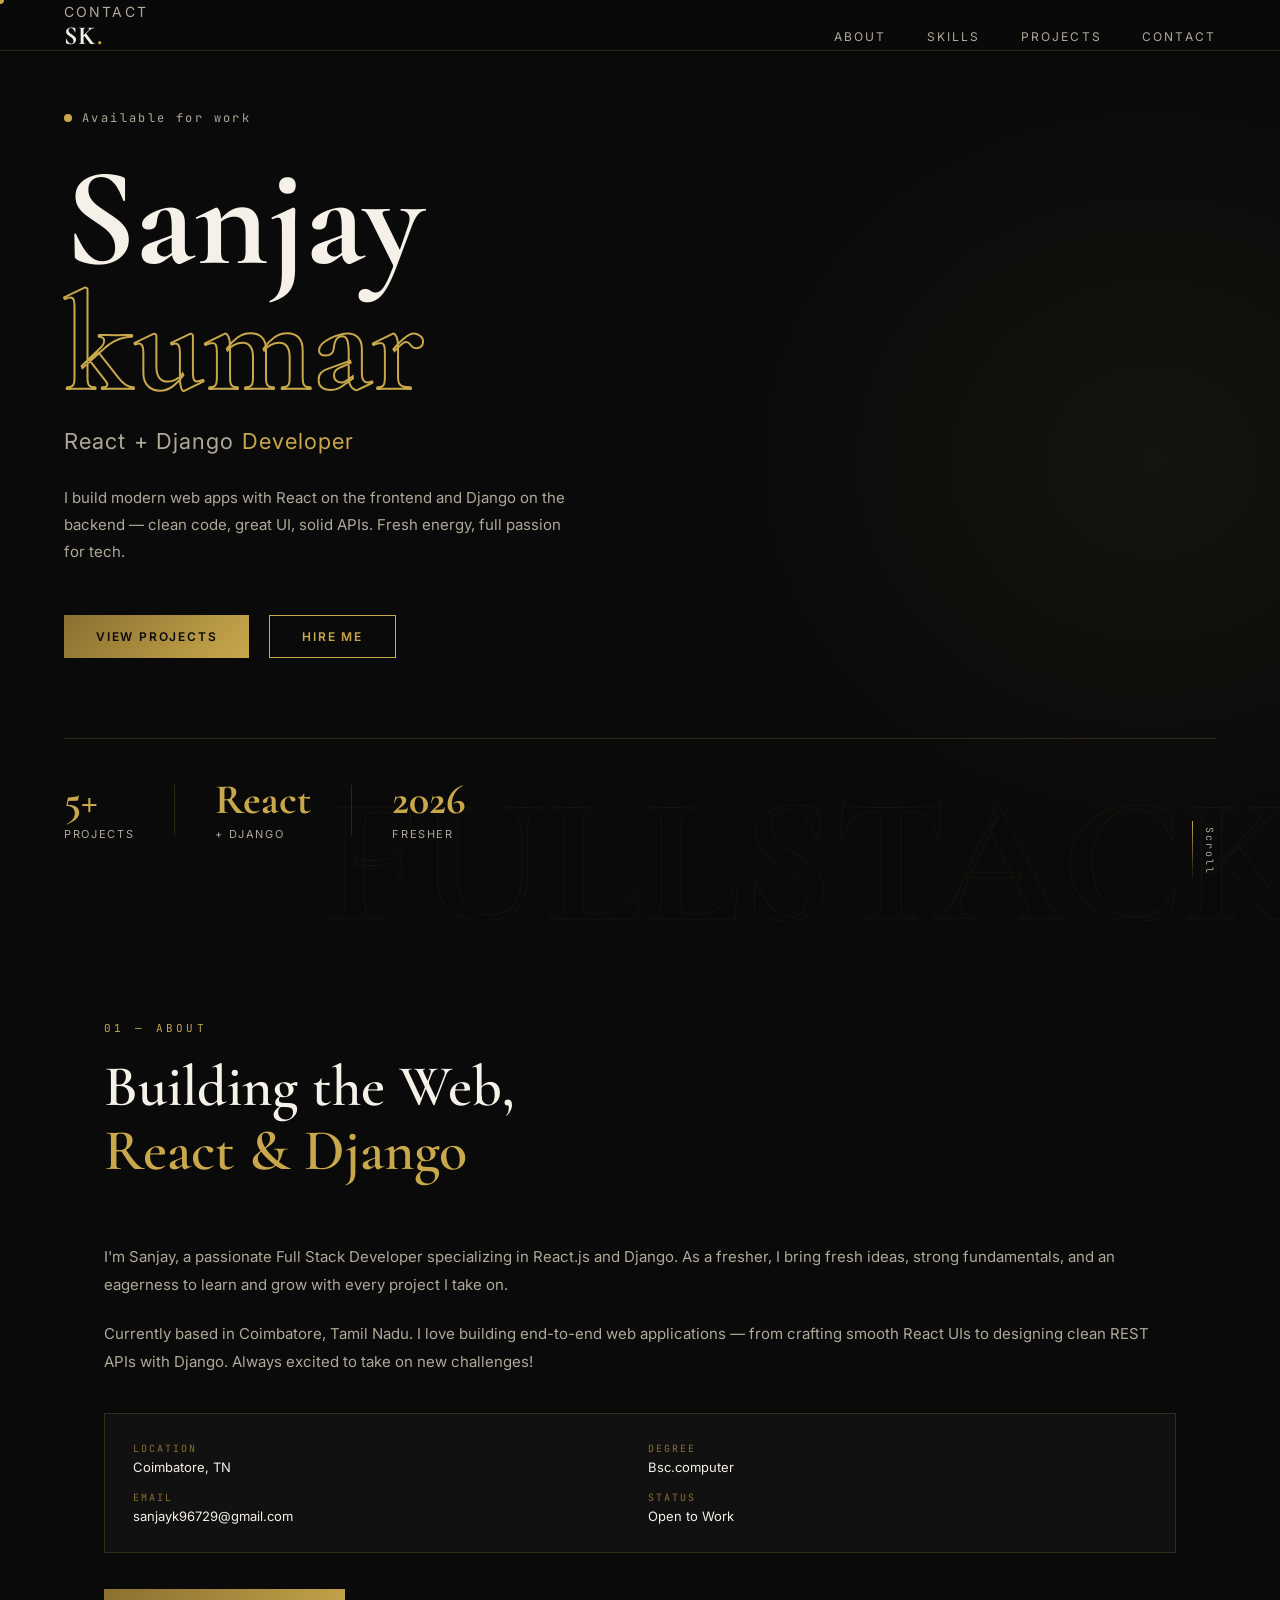
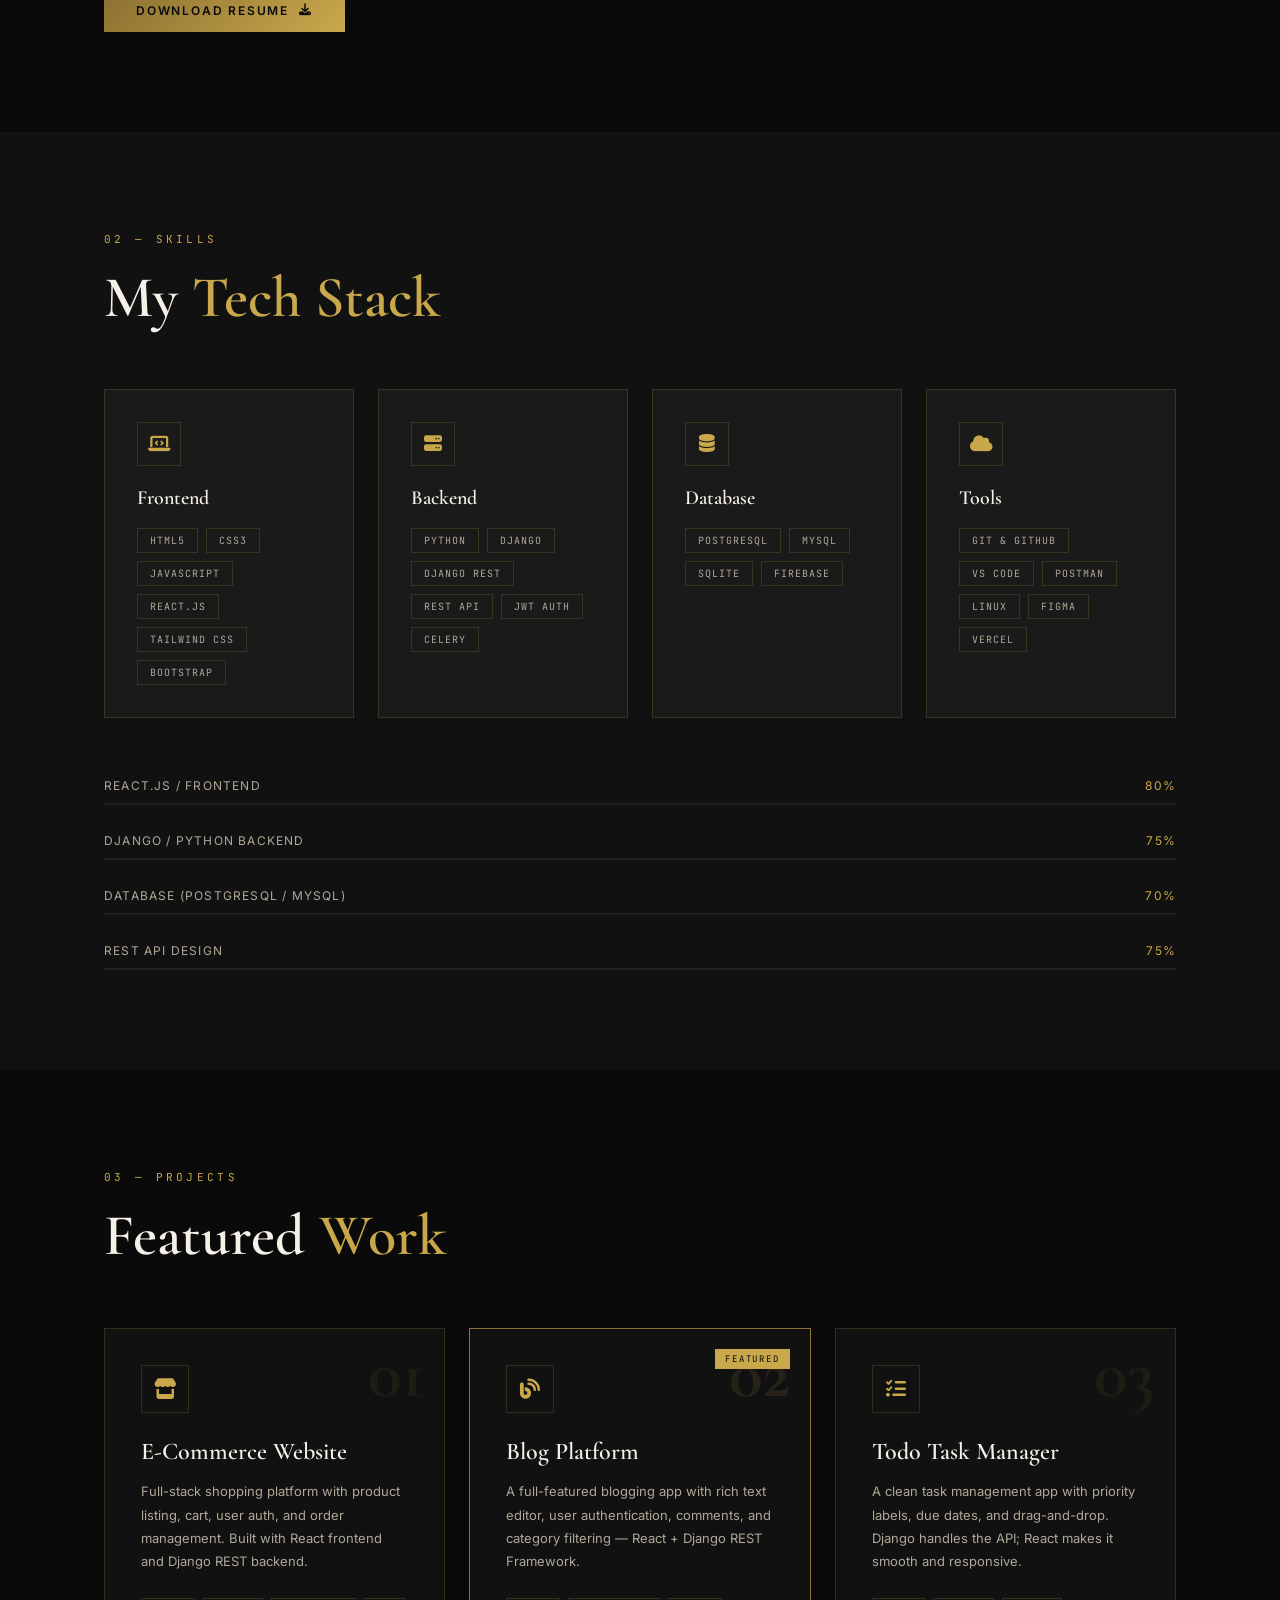
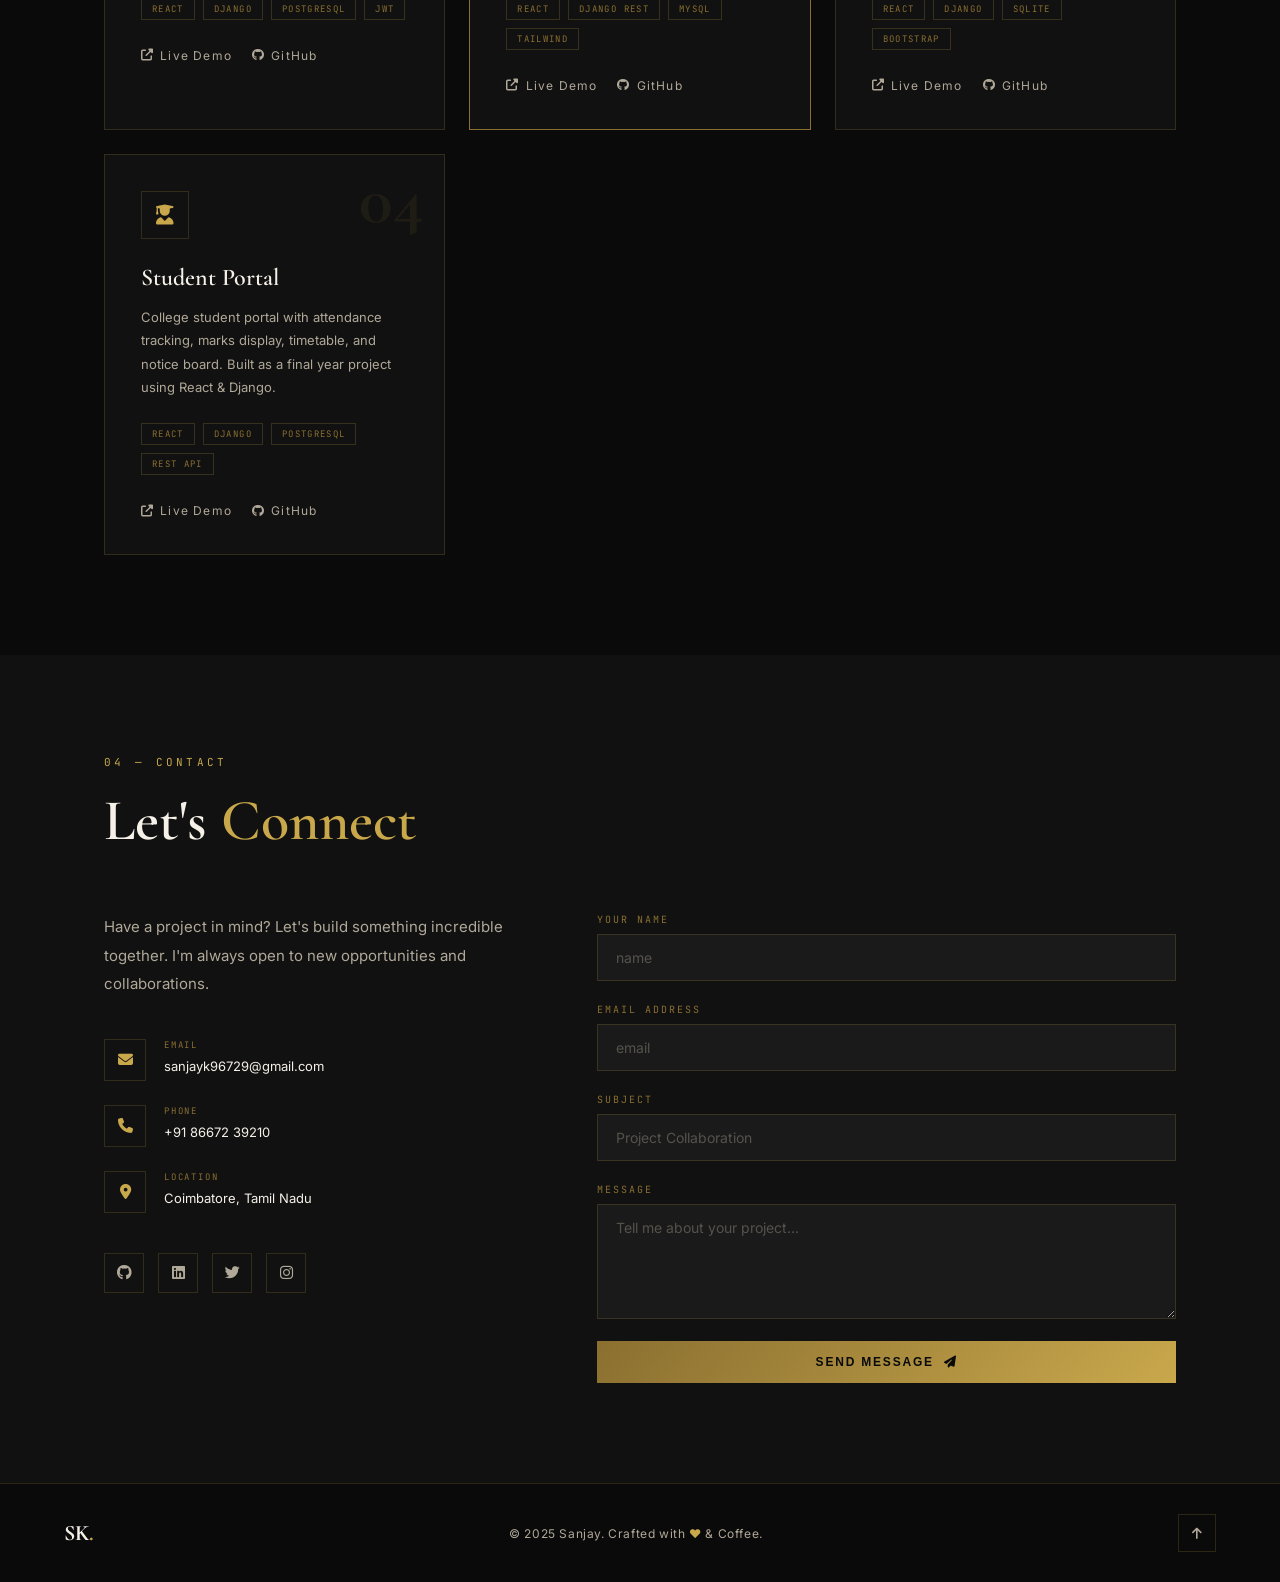
==== New folder/index (1).html @ 0428824d "first commit" ====
<!DOCTYPE html>
<html lang="en">
<head>
  <meta charset="UTF-8" />
  <meta name="viewport" content="width=device-width, initial-scale=1.0"/>
  <title>Sanjay | Full Stack Developer</title>
  <link rel="stylesheet" href="./style (1).css" />
  <link href="https://fonts.googleapis.com/css2?family=Cormorant+Garamond:wght@300;400;600;700&family=Inter:wght@300;400;500;600&family=JetBrains+Mono:wght@400;500&display=swap" rel="stylesheet"/>
  <link rel="stylesheet" href="https://cdnjs.cloudflare.com/ajax/libs/font-awesome/6.5.0/css/all.min.css"/>
</head>
<body>

  
  <!-- <div class="loader" id="loader">
    <div class="loader-inner">
      <span class="loader-text">INITIALIZING</span>
      <div class="loader-bar"><div class="loader-fill"></div></div>
    </div>
  </div> -->

  
  <div class="cursor" id="cursor"></div>
  <!-- <div class="cursor-follower" id="cursor-follower"></div> -->

  
  <nav class="nav" id="navbar">
    <div class="nav-logo">SK<span class="gold">.</span></div>
    <ul class="nav-links">
      <li><a href="#about">About</a></li>
      <li><a href="#skills">Skills</a></li>
      <li><a href="#projects">Projects</a></li>
      <li><a href="#contact">Contact</a></li>
    </ul>
    <div class="hamburger" id="hamburger">
      <span></span><span></span><span></span>
    </div>
  </nav>

  
  <div class="mobile-menu" id="mobile-menu">
    <ul>
      <li><a href="#about" class="mobile-link">About</a></li>
      <li><a href="#skills" class="mobile-link">Skills</a></li>
      <li><a href="#projects" class="mobile-link">Projects</a></li>
      <li><a href="#contact" class="mobile-link">Contact</a></li>
    </ul>
  </div>

  
  <section class="hero" id="home">
    <div class="hero-bg-text">FULLSTACK</div>
    <div class="hero-content">
      <p class="hero-eyebrow"><span class="gold-dot"></span> Available for work</p>
      <h1 class="hero-name">Sanjay<br/><span class="outlined">kumar</span></h1>
      <p class="hero-role">React + Django <span class="gold">Developer</span></p>
      <p class="hero-desc">I build modern web apps with React on the frontend and Django on the backend — clean code, great UI, solid APIs. Fresh energy, full passion for tech.</p>
      <div class="hero-actions">
        <a href="#projects" class="btn-primary">View Projects</a>
        <a href="#contact" class="btn-ghost">Hire Me</a>
      </div>
    </div>
    <div class="hero-stats">
      <div class="stat"><span class="stat-num">5+</span><span class="stat-label">Projects</span></div>
      <div class="stat-divider"></div>
      <div class="stat"><span class="stat-num">React</span><span class="stat-label">+ Django</span></div>
      <div class="stat-divider"></div>
      <div class="stat"><span class="stat-num">2026</span><span class="stat-label">Fresher</span></div>
    </div>
    <div class="scroll-indicator">
      <span>Scroll</span>
      <div class="scroll-line"></div>
    </div>
  </section>

  
  <section class="section" id="about">
    <div class="container">
      <div class="section-label">01 — ABOUT</div>
      <div class="about-grid">
        <div class="about-left">
          <!-- <div class="about-img-wrap"> -->
            <!-- <div class="about-img-placeholder">
              <i class="fas fa-user"></i>
              <span>Sanjay</span>
            </div> -->
            <!-- <div class="about-img-frame"></div> -->
          </div>
        </div>
        <div class="about-right">
          <h2 class="section-title">Building the Web,<br/><span class="gold">React & Django</span></h2>
          <p class="about-text">I'm Sanjay, a passionate Full Stack Developer specializing in React.js and Django. As a fresher, I bring fresh ideas, strong fundamentals, and an eagerness to learn and grow with every project I take on.</p>
          <p class="about-text">Currently based in Coimbatore, Tamil Nadu. I love building end-to-end web applications — from crafting smooth React UIs to designing clean REST APIs with Django. Always excited to take on new challenges!</p>
          <div class="about-meta">
            <div class="meta-item"><span class="meta-key">Location</span><span class="meta-val">Coimbatore, TN</span></div>
            <div class="meta-item"><span class="meta-key">Degree</span><span class="meta-val">Bsc.computer</span></div>
            <div class="meta-item"><span class="meta-key">Email</span><span class="meta-val">sanjayk96729@gmail.com</span></div>
            <div class="meta-item"><span class="meta-key">Status</span><span class="meta-val gold">Open to Work</span></div>
          </div>
          <a href="#" class="btn-primary">Download Resume <i class="fas fa-download"></i></a>
        </div>
      </div>
    </div>
  </section>

  
  <section class="section section-dark" id="skills">
    <div class="container">
      <div class="section-label light">02 — SKILLS</div>
      <h2 class="section-title light">My <span class="gold">Tech Stack</span></h2>
      <div class="skills-grid">

        <div class="skill-category">
          <div class="skill-cat-icon"><i class="fas fa-laptop-code"></i></div>
          <h3 class="skill-cat-title">Frontend</h3>
          <div class="skill-tags">
            <span class="skill-tag">HTML5</span>
            <span class="skill-tag">CSS3</span>
            <span class="skill-tag">JavaScript</span>
            <span class="skill-tag">React.js</span>
            <span class="skill-tag">Tailwind CSS</span>
            <span class="skill-tag">Bootstrap</span>
          </div>
        </div>

        <div class="skill-category">
          <div class="skill-cat-icon"><i class="fas fa-server"></i></div>
          <h3 class="skill-cat-title">Backend</h3>
          <div class="skill-tags">
            <span class="skill-tag">Python</span>
            <span class="skill-tag">Django</span>
            <span class="skill-tag">Django REST</span>
            <span class="skill-tag">REST API</span>
            <span class="skill-tag">JWT Auth</span>
            <span class="skill-tag">Celery</span>
          </div>
        </div>

        <div class="skill-category">
          <div class="skill-cat-icon"><i class="fas fa-database"></i></div>
          <h3 class="skill-cat-title">Database</h3>
          <div class="skill-tags">
            <span class="skill-tag">PostgreSQL</span>
            <span class="skill-tag">MySQL</span>
            <span class="skill-tag">SQLite</span>
            <span class="skill-tag">Firebase</span>
          </div>
        </div>

        <div class="skill-category">
          <div class="skill-cat-icon"><i class="fas fa-cloud"></i></div>
          <h3 class="skill-cat-title">Tools</h3>
          <div class="skill-tags">
            <span class="skill-tag">Git & GitHub</span>
            <span class="skill-tag">VS Code</span>
            <span class="skill-tag">Postman</span>
            <span class="skill-tag">Linux</span>
            <span class="skill-tag">Figma</span>
            <span class="skill-tag">Vercel</span>
          </div>
        </div>

      </div>

      
      <div class="progress-section">
        <div class="progress-item">
          <div class="progress-info"><span>React.js / Frontend</span><span class="gold">80%</span></div>
          <div class="progress-bar"><div class="progress-fill" data-width="80"></div></div>
        </div>
        <div class="progress-item">
          <div class="progress-info"><span>Django / Python Backend</span><span class="gold">75%</span></div>
          <div class="progress-bar"><div class="progress-fill" data-width="75"></div></div>
        </div>
        <div class="progress-item">
          <div class="progress-info"><span>Database (PostgreSQL / MySQL)</span><span class="gold">70%</span></div>
          <div class="progress-bar"><div class="progress-fill" data-width="70"></div></div>
        </div>
        <div class="progress-item">
          <div class="progress-info"><span>REST API Design</span><span class="gold">75%</span></div>
          <div class="progress-bar"><div class="progress-fill" data-width="75"></div></div>
        </div>
      </div>

    </div>
  </section>

  
  <section class="section" id="projects">
    <div class="container">
      <div class="section-label">03 — PROJECTS</div>
      <h2 class="section-title">Featured <span class="gold">Work</span></h2>
      <div class="projects-grid">

        <div class="project-card">
          <div class="project-number">01</div>
          <div class="project-icon"><i class="fas fa-store"></i></div>
          <h3 class="project-title">E-Commerce Website</h3>
          <p class="project-desc">Full-stack shopping platform with product listing, cart, user auth, and order management. Built with React frontend and Django REST backend.</p>
          <div class="project-stack">
            <span>React</span><span>Django</span><span>PostgreSQL</span><span>JWT</span>
          </div>
          <div class="project-links">
            <a href="#" class="project-link"><i class="fas fa-external-link-alt"></i> Live Demo</a>
            <a href="#" class="project-link"><i class="fab fa-github"></i> GitHub</a>
          </div>
        </div>

        <div class="project-card featured">
          <div class="featured-badge">Featured</div>
          <div class="project-number">02</div>
          <div class="project-icon"><i class="fas fa-blog"></i></div>
          <h3 class="project-title">Blog Platform</h3>
          <p class="project-desc">A full-featured blogging app with rich text editor, user authentication, comments, and category filtering — React + Django REST Framework.</p>
          <div class="project-stack">
            <span>React</span><span>Django REST</span><span>MySQL</span><span>Tailwind</span>
          </div>
          <div class="project-links">
            <a href="#" class="project-link"><i class="fas fa-external-link-alt"></i> Live Demo</a>
            <a href="#" class="project-link"><i class="fab fa-github"></i> GitHub</a>
          </div>
        </div>

        <div class="project-card">
          <div class="project-number">03</div>
          <div class="project-icon"><i class="fas fa-tasks"></i></div>
          <h3 class="project-title">Todo Task Manager</h3>
          <p class="project-desc">A clean task management app with priority labels, due dates, and drag-and-drop. Django handles the API; React makes it smooth and responsive.</p>
          <div class="project-stack">
            <span>React</span><span>Django</span><span>SQLite</span><span>Bootstrap</span>
          </div>
          <div class="project-links">
            <a href="#" class="project-link"><i class="fas fa-external-link-alt"></i> Live Demo</a>
            <a href="#" class="project-link"><i class="fab fa-github"></i> GitHub</a>
          </div>
        </div>

        <div class="project-card">
          <div class="project-number">04</div>
          <div class="project-icon"><i class="fas fa-user-graduate"></i></div>
          <h3 class="project-title">Student Portal</h3>
          <p class="project-desc">College student portal with attendance tracking, marks display, timetable, and notice board. Built as a final year project using React & Django.</p>
          <div class="project-stack">
            <span>React</span><span>Django</span><span>PostgreSQL</span><span>REST API</span>
          </div>
          <div class="project-links">
            <a href="#" class="project-link"><i class="fas fa-external-link-alt"></i> Live Demo</a>
            <a href="#" class="project-link"><i class="fab fa-github"></i> GitHub</a>
          </div>
        </div>

      </div>
    </div>
  </section>

  
  <section class="section section-dark" id="contact">
    <div class="container">
      <div class="section-label light">04 — CONTACT</div>
      <h2 class="section-title light">Let's <span class="gold">Connect</span></h2>
      <div class="contact-grid">
        <div class="contact-left">
          <p class="contact-intro">Have a project in mind? Let's build something incredible together. I'm always open to new opportunities and collaborations.</p>
          <div class="contact-items">
            <div class="contact-item">
              <div class="contact-icon"><i class="fas fa-envelope"></i></div>
              <div><span class="contact-label">Email</span><span class="contact-val">sanjayk96729@gmail.com</span></div>
            </div>
            <div class="contact-item">
              <div class="contact-icon"><i class="fas fa-phone"></i></div>
              <div><span class="contact-label">Phone</span><span class="contact-val">+91 86672 39210</span></div>
            </div>
            <div class="contact-item">
              <div class="contact-icon"><i class="fas fa-map-marker-alt"></i></div>
              <div><span class="contact-label">Location</span><span class="contact-val">Coimbatore, Tamil Nadu</span></div>
            </div>
          </div>
          <div class="social-links">
            <a href="#" class="social-btn"><i class="fab fa-github"></i></a>
            <a href="#" class="social-btn"><i class="fab fa-linkedin"></i></a>
            <a href="#" class="social-btn"><i class="fab fa-twitter"></i></a>
            <a href="#" class="social-btn"><i class="fab fa-instagram"></i></a>
          </div>
        </div>
        <div class="contact-right">
          <div class="contact-form">
            <div class="form-group">
              <label>Your Name</label>
              <input type="text" placeholder="name" />
            </div>
            <div class="form-group">
              <label>Email Address</label>
              <input type="email" placeholder="email" />
            </div>
              <div class="form-group">
              <label>Subject</label>
              <input type="text" placeholder="Project Collaboration" />
            </div>
            <div class="form-group">
              <label>Message</label>
              <textarea placeholder="Tell me about your project..." rows="5"></textarea>
            </div>
            <button class="btn-primary full-width">Send Message <i class="fas fa-paper-plane"></i></button>
          </div>
        </div>
      </div>
    </div>
  </section>

  
  <footer class="footer">
    <div class="footer-inner">
      <span class="footer-logo">SK<span class="gold">.</span></span>
      <span class="footer-copy">© 2025 Sanjay. Crafted with <span class="gold">♥</span> & Coffee.</span>
      <a href="#home" class="back-top"><i class="fas fa-arrow-up"></i></a>
    </div>
  </footer>

  <script src="./script (1).js"></script>
</body>
</html>
---- New folder/style (1).css ----
*, *::before, *::after { margin: 0; padding: 0; box-sizing: border-box; }

:root {
  --black:      #0a0a0a;
  --black-2:    #111111;
  --black-3:    #1a1a1a;
  --gold:       #c9a84c;
  --gold-light: #e2c97e;
  --gold-dim:   #8a6f30;
  --white:      #f5f0e8;
  --white-dim:  #b0a898;
  --border:     rgba(201,168,76,0.18);
  --font-display: 'Cormorant Garamond', serif;
  --font-body:    'Inter', sans-serif;
  --font-mono:    'JetBrains Mono', monospace;
  --nav-h:      70px;
  --transition:  0.35s cubic-bezier(0.4,0,0.2,1);
}
      
html { scroll-behavior: smooth; }

body {
  font-family: var(--font-body);
  background: var(--black);
  color: var(--white);
  overflow-x: hidden;
  cursor: none;
}

a { text-decoration: none; color: inherit; }
ul { list-style: none; }

/* ---------- SCROLLBAR ---------- */
::-webkit-scrollbar { width: 4px; }
::-webkit-scrollbar-track { background: var(--black); }
::-webkit-scrollbar-thumb { background: var(--gold); border-radius: 2px; }

/* ---------- CUSTOM CURSOR ---------- */
.cursor {
  width: 8px; height: 8px;
  background: var(--gold);
  border-radius: 50%;
  position: fixed; top: 0; left: 0;
  pointer-events: none; z-index: 9999;
  transform: translate(-50%, -50%);
  transition: transform 0.1s;
}
.cursor-follower {
  width: 32px; height: 32px;
  border: 1px solid var(--gold);
  border-radius: 50%;
  position: fixed; top: 0; left: 0;
  pointer-events: none; z-index: 9998;
  transform: translate(-50%, -50%);
  transition: all 0.18s ease;
  opacity: 0.6;
}


.loader {
  position: fixed; inset: 0;
  background: var(--black);
  z-index: 10000;
  display: flex; align-items: center; justify-content: center;
  transition: opacity 0.6s ease, visibility 0.6s ease;
}
.loader.hidden { opacity: 0; visibility: hidden; }
.loader-inner { text-align: center; }
.loader-text {
  font-family: var(--font-mono);
  font-size: 11px;
  letter-spacing: 0.4em;
  color: var(--gold);
  display: block;
  margin-bottom: 20px;
}
.loader-bar {
  width: 200px; height: 1px;
  background: rgba(255,255,255,0.1);
  overflow: hidden;
}
.loader-fill {
  height: 100%;
  width: 0%;
  background: linear-gradient(90deg, var(--gold-dim), var(--gold-light));
  animation: loading 1.8s ease forwards;
}
@keyframes loading { to { width: 100%; } }


.nav {
  position: fixed; top: 0; left: 0; right: 0;
  height: var(--nav-h);
  display: flex; align-items: center; justify-content: space-between;
  padding: 0 5%;
  z-index: 1000;
  transition: background var(--transition), border-bottom var(--transition);
}
.nav.scrolled {
  background: rgba(10,10,10,0.96);
  border-bottom: 1px solid var(--border);
  backdrop-filter: blur(12px);
}
.nav-logo {
  font-family: var(--font-display);
  font-size: 26px;
  font-weight: 700;
  letter-spacing: 0.05em;
}
.nav-links {
  display: flex; gap: 40px;
}
.nav-links a {
  font-size: 12px;
  letter-spacing: 0.18em;
  text-transform: uppercase;
  color: var(--white-dim);
  transition: color var(--transition);
  position: relative;
}
.nav-links a::after {
  content: '';
  position: absolute; bottom: -4px; left: 0;
  width: 0; height: 1px;
  background: var(--gold);
  transition: width var(--transition);
}
.nav-links a:hover { color: var(--gold); }
.nav-links a:hover::after { width: 100%; }

.hamburger { display: none; flex-direction: column; gap: 5px; cursor: pointer; }
.hamburger span {
  display: block; width: 24px; height: 1px;
  background: var(--white);
  transition: all var(--transition);
}
.hamburger.active span:nth-child(1) { transform: translateY(6px) rotate(45deg); }
.hamburger.active span:nth-child(2) { opacity: 0; }
.hamburger.active span:nth-child(3) { transform: translateY(-6px) rotate(-45deg); }


.mobile-menu {
  position: fixed; top: var(--nav-h); left: 0; right: 0;
  background: rgba(10,10,10,0.98);
  border-bottom: 1px solid var(--border);
  padding: 30px 5%;
  z-index: 999;
  transform: translateY(-110%);
  transition: transform var(--transition);
}
.mobile-menu.open { transform: translateY(0); }
.mobile-menu ul { display: flex; flex-direction: column; gap: 20px; }
.mobile-link {
  font-size: 14px; letter-spacing: 0.15em;
  text-transform: uppercase; color: var(--white-dim);
  display: block;
}
.mobile-link:hover { color: var(--gold); }


.gold { color: var(--gold); }
.gold-dot {
  display: inline-block;
  width: 8px; height: 8px;
  background: var(--gold);
  border-radius: 50%;
  margin-right: 10px;
  animation: pulse 2s infinite;
}
@keyframes pulse {
  0%,100% { box-shadow: 0 0 0 0 rgba(201,168,76,0.5); }
  50% { box-shadow: 0 0 0 8px rgba(201,168,76,0); }
}
.outlined {
  -webkit-text-stroke: 2px var(--gold);
  color: transparent;
}

.container { max-width: 1200px; margin: 0 auto; padding: 0 5%; }
.section { padding: 100px 0; }
.section-dark { background: var(--black-2); }

.section-label {
  font-family: var(--font-mono);
  font-size: 11px;
  letter-spacing: 0.3em;
  color: var(--gold);
  margin-bottom: 20px;
  text-transform: uppercase;
}
.section-label.light { color: var(--gold); }

.section-title {
  font-family: var(--font-display);
  font-size: clamp(36px, 5vw, 58px);
  font-weight: 600;
  line-height: 1.1;
  margin-bottom: 60px;
}
.section-title.light { color: var(--white); }


.btn-primary {
  display: inline-flex; align-items: center; gap: 10px;
  padding: 14px 32px;
  background: linear-gradient(135deg, var(--gold-dim), var(--gold));
  color: var(--black);
  font-size: 12px;
  font-weight: 600;
  letter-spacing: 0.15em;
  text-transform: uppercase;
  border: none; cursor: pointer;
  transition: all var(--transition);
  position: relative; overflow: hidden;
}
.btn-primary::before {
  content: '';
  position: absolute; inset: 0;
  background: linear-gradient(135deg, var(--gold), var(--gold-light));
  opacity: 0;
  transition: opacity var(--transition);
}
.btn-primary:hover { transform: translateY(-2px); box-shadow: 0 10px 30px rgba(201,168,76,0.3); }
.btn-primary:hover::before { opacity: 1; }
.btn-primary span, .btn-primary i { position: relative; z-index: 1; }

.btn-ghost {
  display: inline-flex; align-items: center; gap: 10px;
  padding: 13px 32px;
  border: 1px solid var(--gold);
  color: var(--gold);
  font-size: 12px;
  font-weight: 600;
  letter-spacing: 0.15em;
  text-transform: uppercase;
  background: transparent;
  cursor: pointer;
  transition: all var(--transition);
}
.btn-ghost:hover { background: var(--gold); color: var(--black); }
.full-width { width: 100%; justify-content: center; }


.hero {
  min-height: 100vh;
  display: flex; flex-direction: column;
  justify-content: center;
  padding: calc(var(--nav-h) + 40px) 5% 80px;
  position: relative; overflow: hidden;
}
.hero::before {
  content: '';
  position: absolute; top: 0; right: 0;
  width: 50%; height: 100%;
  background: radial-gradient(ellipse at 80% 50%, rgba(201,168,76,0.06) 0%, transparent 60%);
  pointer-events: none;
}
.hero-bg-text {
  position: absolute;
  bottom: -30px; right: -20px;
  font-family: var(--font-display);
  font-size: clamp(80px, 14vw, 180px);
  font-weight: 700;
  -webkit-text-stroke: 1px rgba(201,168,76,0.06);
  color: transparent;
  line-height: 1;
  pointer-events: none;
  user-select: none;
  white-space: nowrap;
}
.hero-eyebrow {
  display: flex; align-items: center;
  font-family: var(--font-mono);
  font-size: 12px;
  letter-spacing: 0.2em;
  color: var(--white-dim);
  margin-bottom: 30px;
  opacity: 0; animation: fadeUp 0.8s 0.2s ease forwards;
}
.hero-name {
  font-family: var(--font-display);
  font-size: clamp(60px, 12vw, 140px);
  font-weight: 700;
  line-height: 0.9;
  margin-bottom: 20px;
  opacity: 0; animation: fadeUp 0.8s 0.4s ease forwards;
}
.hero-role {
  font-size: clamp(16px, 2.5vw, 22px);
  letter-spacing: 0.05em;
  color: var(--white-dim);
  margin-bottom: 30px;
  opacity: 0; animation: fadeUp 0.8s 0.6s ease forwards;
}
.hero-desc {
  max-width: 520px;
  font-size: 15px;
  line-height: 1.8;
  color: var(--white-dim);
  margin-bottom: 50px;
  opacity: 0; animation: fadeUp 0.8s 0.8s ease forwards;
}
.hero-actions {
  display: flex; gap: 20px; flex-wrap: wrap;
  opacity: 0; animation: fadeUp 0.8s 1s ease forwards;
}
.hero-stats {
  display: flex; align-items: center; gap: 40px;
  margin-top: 80px;
  padding-top: 40px;
  border-top: 1px solid var(--border);
  opacity: 0; animation: fadeUp 0.8s 1.2s ease forwards;
}
.stat { display: flex; flex-direction: column; }
.stat-num {
  font-family: var(--font-display);
  font-size: 42px;
  font-weight: 700;
  color: var(--gold);
  line-height: 1;
}
.stat-label {
  font-size: 11px;
  letter-spacing: 0.15em;
  color: var(--white-dim);
  text-transform: uppercase;
  margin-top: 6px;
}
.stat-divider { width: 1px; height: 50px; background: var(--border); }
.scroll-indicator {
  position: absolute; bottom: 40px; right: 5%;
  display: flex; flex-direction: column; align-items: center; gap: 10px;
  font-family: var(--font-mono); font-size: 10px;
  letter-spacing: 0.2em; color: var(--white-dim);
  writing-mode: vertical-rl;
}
.scroll-line {
  width: 1px; height: 60px;
  background: linear-gradient(to bottom, var(--gold), transparent);
  animation: scrollAnim 2s infinite;
}
@keyframes scrollAnim {
  0% { transform: scaleY(0); transform-origin: top; }
  50% { transform: scaleY(1); transform-origin: top; }
  51% { transform: scaleY(1); transform-origin: bottom; }
  100% { transform: scaleY(0); transform-origin: bottom; }
}
@keyframes fadeUp {
  from { opacity: 0; transform: translateY(30px); }
  to   { opacity: 1; transform: translateY(0); }
}


.about-grid {
  display: grid; grid-template-columns: 1fr 1.5fr; gap: 80px;
  align-items: center;
}
.about-img-wrap { position: relative; }
.about-img-placeholder {
  width: 100%; aspect-ratio: 3/4;
  background: var(--black-3);
  border: 1px solid var(--border);
  display: flex; flex-direction: column;
  align-items: center; justify-content: center; gap: 15px;
  color: var(--white-dim);
}
.about-img-placeholder i { font-size: 60px; color: var(--gold-dim); }
.about-img-placeholder span {
  font-family: var(--font-mono); font-size: 10px;
  letter-spacing: 0.2em; text-transform: uppercase;
}
.about-img-frame {
  position: absolute; bottom: -15px; right: -15px;
  width: 100%; height: 100%;
  border: 1px solid var(--gold-dim);
  pointer-events: none;
}
.about-text {
  font-size: 15px; line-height: 1.9;
  color: var(--white-dim);
  margin-bottom: 20px;
}
.about-meta {
  display: grid; grid-template-columns: 1fr 1fr; gap: 16px;
  margin: 36px 0;
  padding: 28px;
  background: var(--black-2);
  border: 1px solid var(--border);
}
.meta-item { display: flex; flex-direction: column; gap: 4px; }
.meta-key {
  font-family: var(--font-mono); font-size: 10px;
  letter-spacing: 0.2em; color: var(--gold-dim);
  text-transform: uppercase;
}
.meta-val { font-size: 13px; color: var(--white); }


.skills-grid {
  display: grid; grid-template-columns: repeat(auto-fit, minmax(240px, 1fr));
  gap: 24px; margin-bottom: 60px;
}
.skill-category {
  padding: 32px;
  border: 1px solid var(--border);
  background: var(--black-3);
  transition: all var(--transition);
  position: relative; overflow: hidden;
}
.skill-category::before {
  content: '';
  position: absolute; bottom: 0; left: 0; right: 0;
  height: 2px;
  background: linear-gradient(90deg, transparent, var(--gold), transparent);
  opacity: 0; transition: opacity var(--transition);
}
.skill-category:hover { border-color: var(--gold-dim); transform: translateY(-4px); }
.skill-category:hover::before { opacity: 1; }
.skill-cat-icon {
  width: 44px; height: 44px;
  border: 1px solid var(--border);
  display: flex; align-items: center; justify-content: center;
  margin-bottom: 20px;
  color: var(--gold); font-size: 18px;
}
.skill-cat-title {
  font-family: var(--font-display);
  font-size: 20px; font-weight: 600;
  color: var(--white);
  margin-bottom: 18px;
}
.skill-tags { display: flex; flex-wrap: wrap; gap: 8px; }
.skill-tag {
  font-family: var(--font-mono); font-size: 10px;
  letter-spacing: 0.1em; text-transform: uppercase;
  padding: 5px 12px;
  border: 1px solid var(--border);
  color: var(--white-dim);
  transition: all var(--transition);
}
.skill-tag:hover { border-color: var(--gold); color: var(--gold); }

.progress-section { display: flex; flex-direction: column; gap: 28px; }
.progress-item {}
.progress-info {
  display: flex; justify-content: space-between;
  font-size: 12px; letter-spacing: 0.1em;
  color: var(--white-dim);
  margin-bottom: 10px;
  text-transform: uppercase;
}
.progress-bar {
  height: 2px; background: rgba(255,255,255,0.06); overflow: hidden;
}
.progress-fill {
  height: 100%; width: 0%;
  background: linear-gradient(90deg, var(--gold-dim), var(--gold-light));
  transition: width 1.2s cubic-bezier(0.4,0,0.2,1);
}


.projects-grid {
  display: grid; grid-template-columns: repeat(auto-fit, minmax(280px, 1fr));
  gap: 24px;
}
.project-card {
  padding: 36px; border: 1px solid var(--border);
  background: var(--black-2);
  position: relative; overflow: hidden;
  transition: all var(--transition);
}
.project-card::after {
  content: '';
  position: absolute; top: 0; left: 0; right: 0;
  height: 1px;
  background: linear-gradient(90deg, transparent, var(--gold), transparent);
  opacity: 0; transition: opacity var(--transition);
}
.project-card:hover { border-color: var(--gold-dim); transform: translateY(-6px); box-shadow: 0 20px 50px rgba(0,0,0,0.4); }
.project-card:hover::after { opacity: 1; }
.project-card.featured { border-color: var(--gold-dim); }
.featured-badge {
  position: absolute; top: 20px; right: 20px;
  font-family: var(--font-mono); font-size: 9px;
  letter-spacing: 0.2em; text-transform: uppercase;
  color: var(--black);
  background: var(--gold);
  padding: 4px 10px;
}
.project-number {
  font-family: var(--font-display); font-size: 70px;
  font-weight: 700; line-height: 1;
  color: rgba(201,168,76,0.08);
  position: absolute; top: 10px; right: 20px;
}
.project-card.featured .project-number { color: rgba(201,168,76,0.12); }
.project-icon {
  width: 48px; height: 48px;
  border: 1px solid var(--border);
  display: flex; align-items: center; justify-content: center;
  font-size: 20px; color: var(--gold);
  margin-bottom: 24px;
}
.project-title {
  font-family: var(--font-display);
  font-size: 24px; font-weight: 600;
  color: var(--white);
  margin-bottom: 14px;
}
.project-desc {
  font-size: 13px; line-height: 1.8;
  color: var(--white-dim);
  margin-bottom: 24px;
}
.project-stack {
  display: flex; flex-wrap: wrap; gap: 8px;
  margin-bottom: 28px;
}
.project-stack span {
  font-family: var(--font-mono); font-size: 9px;
  letter-spacing: 0.15em; text-transform: uppercase;
  color: var(--gold-dim);
  border: 1px solid rgba(201,168,76,0.2);
  padding: 4px 10px;
}
.project-links { display: flex; gap: 20px; }
.project-link {
  font-size: 12px; letter-spacing: 0.1em;
  color: var(--white-dim);
  display: flex; align-items: center; gap: 6px;
  transition: color var(--transition);
}
.project-link:hover { color: var(--gold); }


.contact-grid {
  display: grid; grid-template-columns: 1fr 1.4fr; gap: 80px;
  align-items: start;
}
.contact-intro {
  font-size: 15px; line-height: 1.9;
  color: var(--white-dim);
  margin-bottom: 40px;
}
.contact-items { display: flex; flex-direction: column; gap: 24px; margin-bottom: 40px; }
.contact-item {
  display: flex; align-items: flex-start; gap: 18px;
}
.contact-icon {
  width: 42px; height: 42px;
  border: 1px solid var(--border);
  display: flex; align-items: center; justify-content: center;
  color: var(--gold); font-size: 15px;
  flex-shrink: 0;
}
.contact-label {
  display: block;
  font-family: var(--font-mono); font-size: 9px;
  letter-spacing: 0.2em; text-transform: uppercase;
  color: var(--gold-dim);
  margin-bottom: 4px;
}
.contact-val { font-size: 13px; color: var(--white); }
.social-links { display: flex; gap: 14px; }
.social-btn {
  width: 40px; height: 40px;
  border: 1px solid var(--border);
  display: flex; align-items: center; justify-content: center;
  color: var(--white-dim); font-size: 15px;
  transition: all var(--transition);
}
.social-btn:hover { border-color: var(--gold); color: var(--gold); background: rgba(201,168,76,0.05); }

.contact-form { display: flex; flex-direction: column; gap: 22px; }
.form-group { display: flex; flex-direction: column; gap: 8px; }
.form-group label {
  font-family: var(--font-mono); font-size: 10px;
  letter-spacing: 0.2em; text-transform: uppercase;
  color: var(--gold-dim);
}
.form-group input,
.form-group textarea {
  background: var(--black-3);
  border: 1px solid var(--border);
  color: var(--white);
  font-family: var(--font-body);
  font-size: 14px;
  padding: 14px 18px;
  outline: none;
  transition: border-color var(--transition);
  resize: vertical;
}
.form-group input:focus,
.form-group textarea:focus { border-color: var(--gold-dim); }
.form-group input::placeholder,
.form-group textarea::placeholder { color: rgba(176,168,152,0.4); }


.footer {
  background: var(--black);
  border-top: 1px solid var(--border);
  padding: 30px 5%;
}
.footer-inner {
  display: flex; align-items: center; justify-content: space-between;
  flex-wrap: wrap; gap: 20px;
}
.footer-logo {
  font-family: var(--font-display);
  font-size: 22px; font-weight: 700;
}
.footer-copy {
  font-size: 12px; color: var(--white-dim);
  letter-spacing: 0.05em;
}
.back-top {
  width: 38px; height: 38px;
  border: 1px solid var(--border);
  display: flex; align-items: center; justify-content: center;
  color: var(--white-dim); font-size: 13px;
  transition: all var(--transition);
}
.back-top:hover { border-color: var(--gold); color: var(--gold); }


.reveal {
  opacity: 0; transform: translateY(40px);
  transition: opacity 0.8s ease, transform 0.8s ease;
}
.reveal.visible { opacity: 1; transform: translateY(0); }


@media (max-width: 900px) {
  .nav-links { display: none; }
  .hamburger { display: flex; }
  .about-grid { grid-template-columns: 1fr; }
  .about-left { max-width: 300px; margin: 0 auto; }
  .contact-grid { grid-template-columns: 1fr; gap: 50px; }
  .hero-stats { flex-wrap: wrap; gap: 24px; }
  .stat-divider { display: none; }
}
@media (max-width: 600px) {
  .hero-actions { flex-direction: column; }
  .btn-primary, .btn-ghost { text-align: center; justify-content: center; }
  .about-meta { grid-template-columns: 1fr; }
  .scroll-indicator { display: none; }
}


@media (prefers-reduced-motion: reduce) {
  *, *::before, *::after { animation: none !important; transition: none !important; }
}
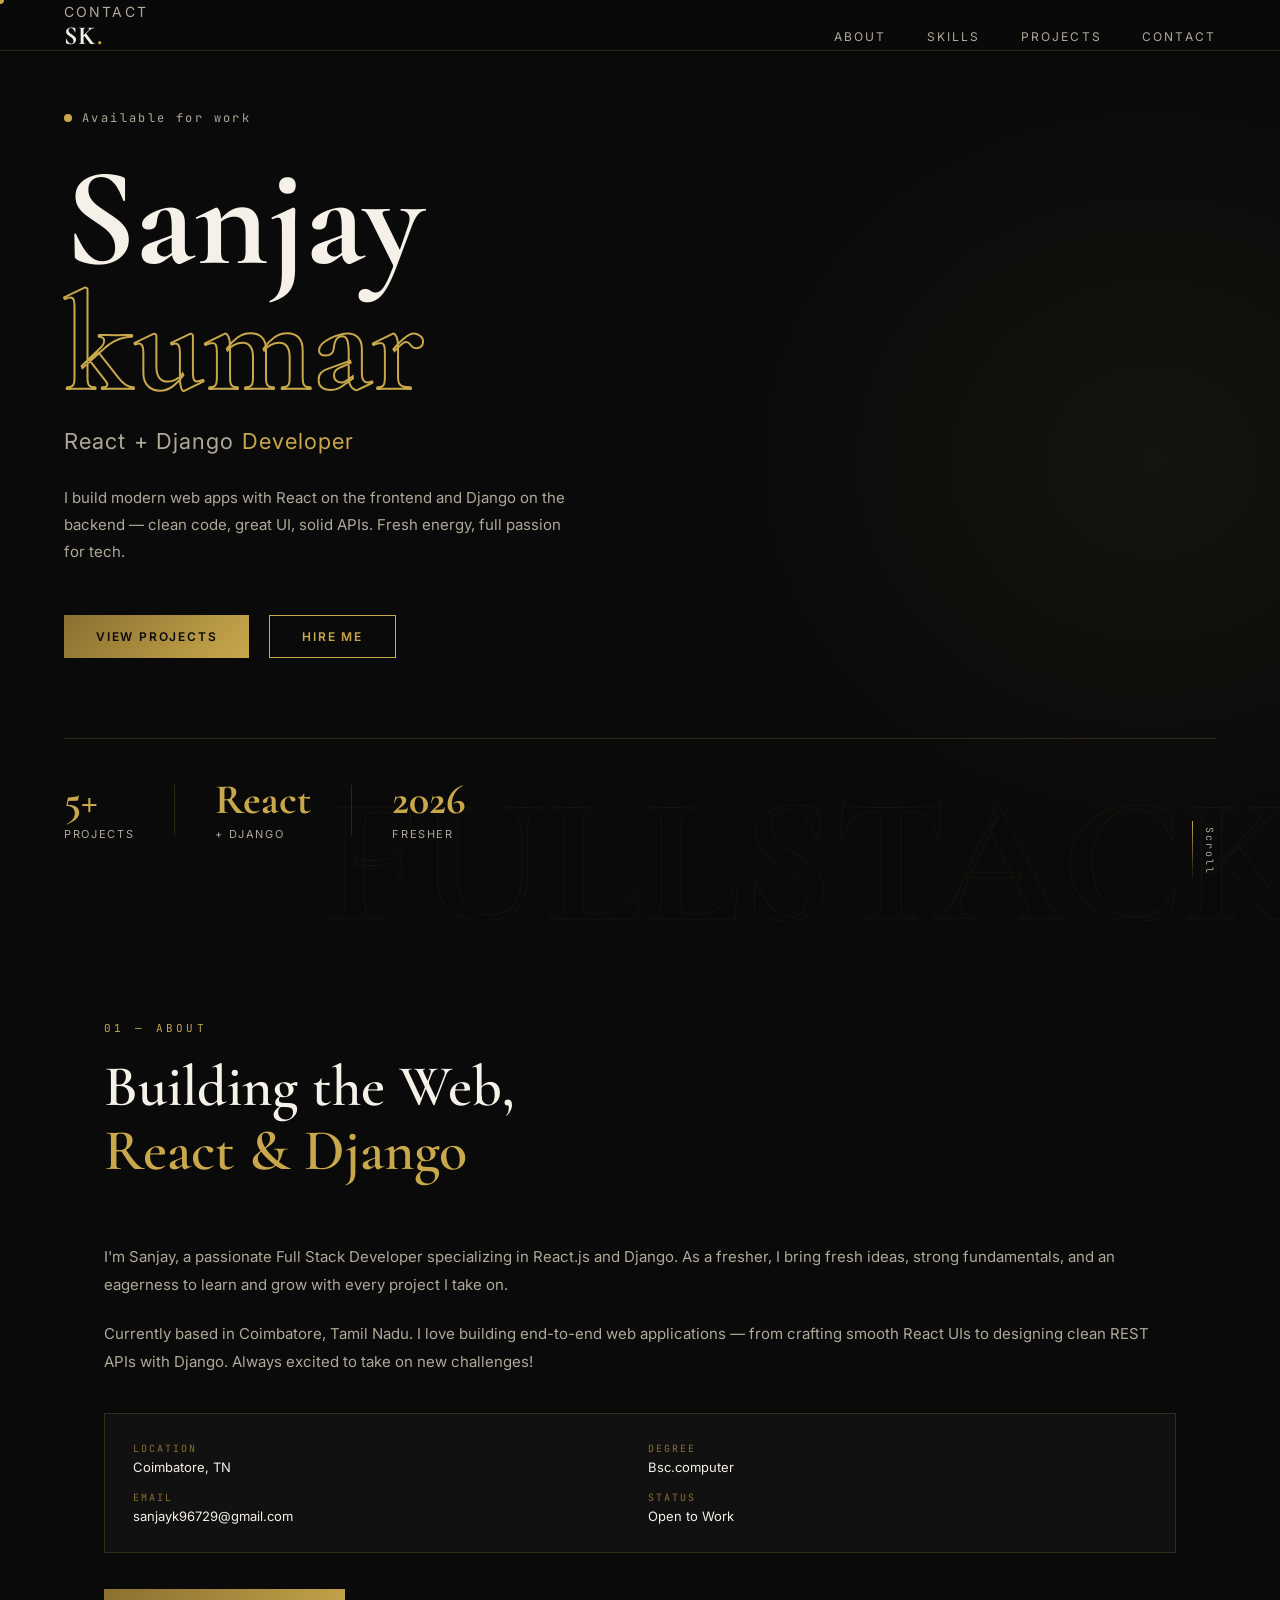
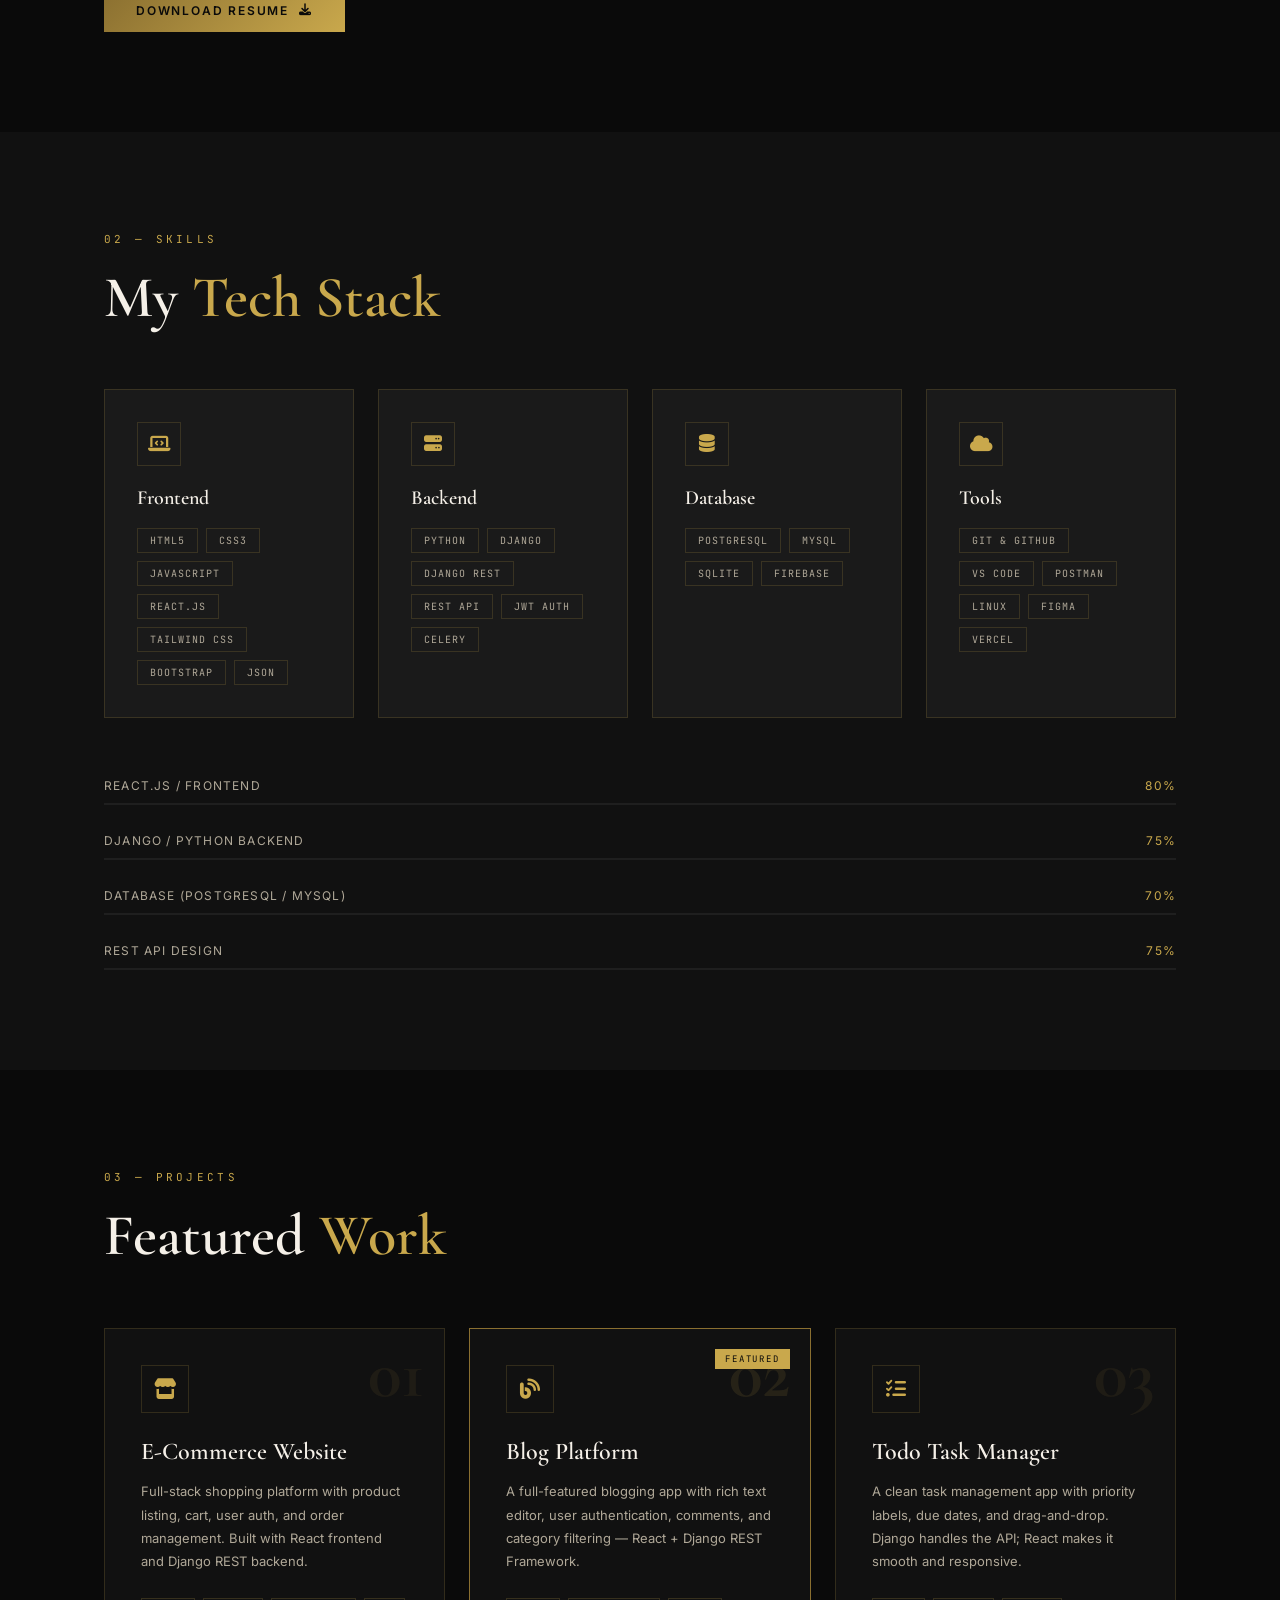
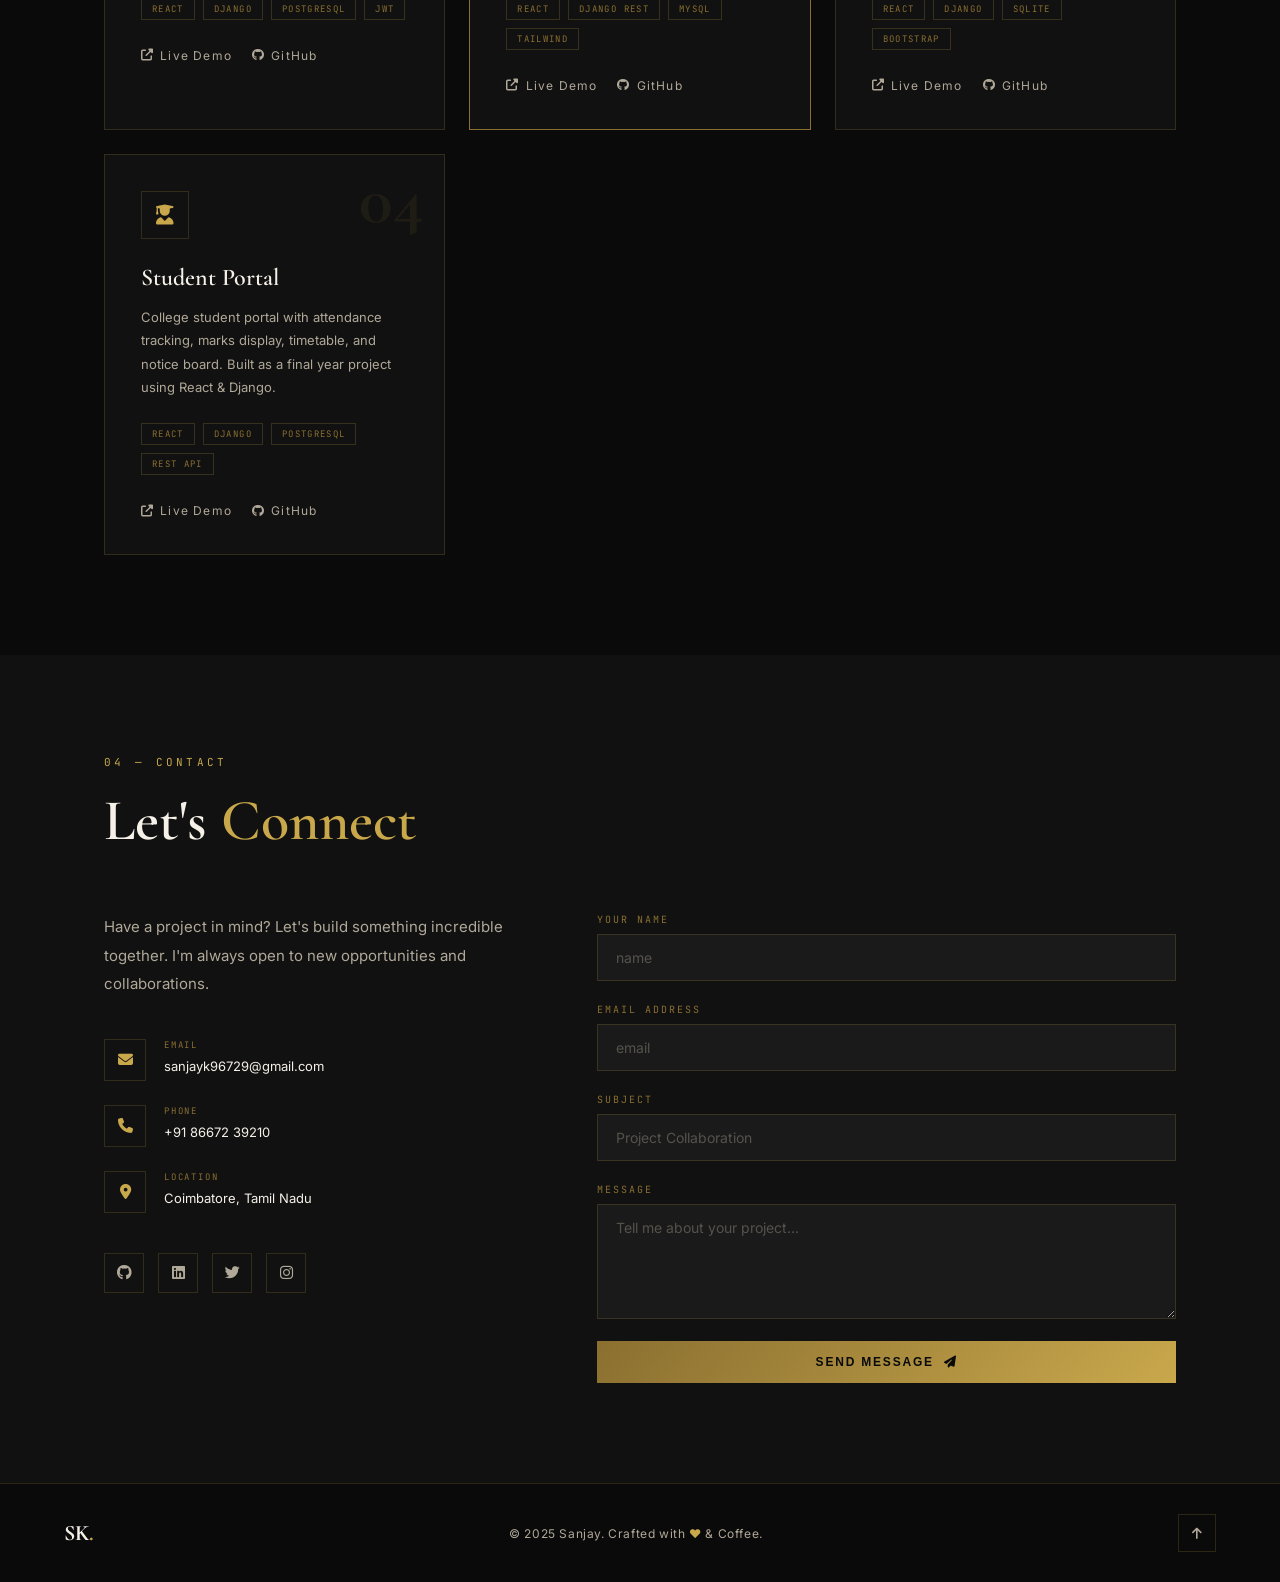
==== commit 7b1c6029: "skill changed" ====
--- a/New folder/index (1).html
+++ b/New folder/index (1).html
@@ -119,6 +119,8 @@
             <span class="skill-tag">React.js</span>
             <span class="skill-tag">Tailwind CSS</span>
             <span class="skill-tag">Bootstrap</span>
+            <span class="skill-tag">json</span>
+            
           </div>
         </div>
 
